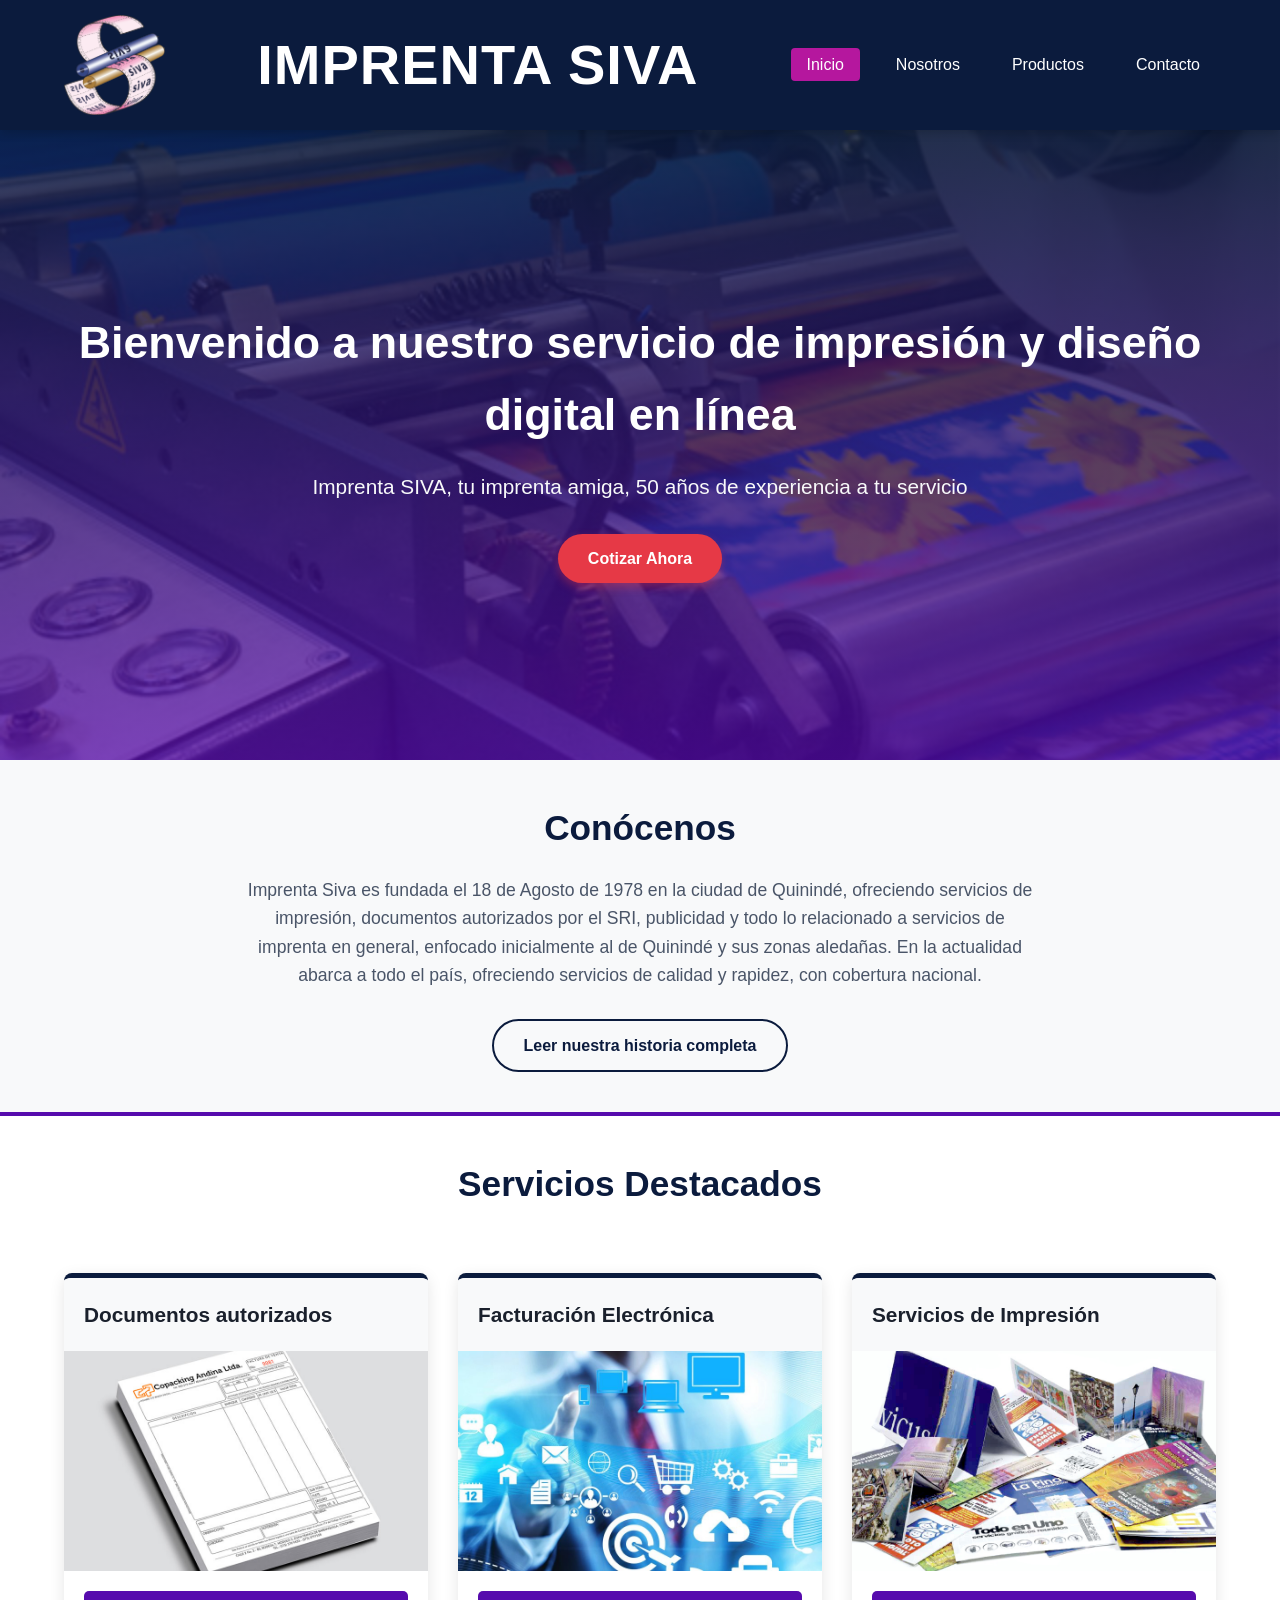
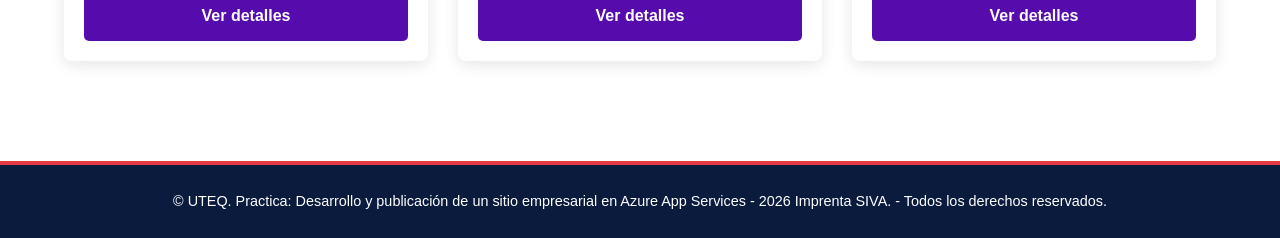
==== index.html @ b2c7db7d "inicio" ====
<!DOCTYPE html>
<html lang="es">
<head>
    <meta charset="UTF-8">
    <meta name="viewport" content="width=device-width, initial-scale=1.0">
    <title>Inicio | Imprenta Siva</title>
    <link rel="stylesheet" href="assets/css/style.css">
    <link href="https://fonts.googleapis.com/css2?family=Roboto:wght@400;700&display=swap" rel="stylesheet">
</head>
<body>

    <!-- Encabezado con logotipo y menú de navegación -->
    <header class="main-header">
        <div class="header-container">
            <div class="logo">
                <img src="assets/img/logo-imprenta.png" alt="Logotipo Oficial de Imprenta Siva">
            </div>
            <div class="brand-title">
                <h1>IMPRENTA SIVA</h1>
            </div>            
            <nav class="main-nav" aria-label="Menú principal">
                <ul>
                    <li><a href="index.html" class="active">Inicio</a></li>
                    <li><a href="nosotros.html">Nosotros</a></li>
                    <li><a href="productos.html">Productos</a></li>
                    <li><a href="contacto.html">Contacto</a></li>
                </ul>
            </nav>            
        </div>
    </header>

    <main>
        <!-- Banner Principal (Hero Section) con Eslogan y Botón de Acción -->
        <section class="hero-banner">
            <div class="hero-content">
                <h2>Bienvenido a nuestro servicio de impresión y diseño digital en línea</h2>
                <p class="slogan">Imprenta SIVA, tu imprenta amiga, 50 años de experiencia a tu servicio</p>
                <a href="contacto.html" class="btn btn-primary">Cotizar Ahora</a>
            </div>
        </section>

        <!-- Presentación Breve Obligatoria según la especificación -->
        <section class="intro-section">
            <div class="container">
                <h2>Conócenos</h2>
                <p>
                    Imprenta Siva es fundada el 18 de Agosto de 1978 en la ciudad de Quinindé, ofreciendo servicios de impresión, 
                    documentos autorizados por el SRI, publicidad y todo lo relacionado a servicios de imprenta en general, enfocado 
                    inicialmente al de Quinindé y sus zonas aledañas. En la actualidad abarca a todo el país, ofreciendo servicios 
                    de calidad y rapidez, con cobertura nacional.
                </p>
                <a href="nosotros.html" class="btn btn-secondary">Leer nuestra historia completa</a>
            </div>
        </section>

        <!-- Productos o Servicios Destacados (Filtrados a solo 3 elementos) -->
        <section class="featured-services">
            <div class="container">
                <h2>Servicios Destacados</h2>
                
                <div class="services-grid">
                    
                    <!-- Servicio Destacado 1 -->
                    <article class="service-card">
                        <h3>Documentos autorizados</h3>
                        <img src="assets/img/img1_facturas.jpg" alt="Documentos Autorizados por el SRI">
                        <div class="card-actions">
                            <a href="productos.html" class="btn btn-view">Ver detalles</a>
                        </div>
                    </article>

                    <!-- Servicio Destacado 2 -->
                    <article class="service-card">
                        <h3>Facturación Electrónica</h3>
                        <img src="assets/img/img9_Corporativo-web.jpeg" alt="Sistema de Facturación Electrónica y soluciones digitales">
                        <div class="card-actions">
                            <a href="productos.html" class="btn btn-view">Ver detalles</a>
                        </div>
                    </article>

                    <!-- Servicio Destacado 3 -->
                    <article class="service-card">
                        <h3>Servicios de Impresión</h3>
                        <img src="assets/img/img10_trabajos_general.jpg" alt="Trabajos de Imprenta en general, offset y digital">
                        <div class="card-actions">
                            <a href="productos.html" class="btn btn-view">Ver detalles</a>
                        </div>
                    </article>

                </div>
            </div>
        </section>
    </main>

    <!-- Pie de Página Institucional Integrado -->
    <footer class="main-footer">
        <p>&copy; UTEQ. Practica: Desarrollo y publicación de un sitio empresarial en Azure App Services - 2026 Imprenta SIVA. - Todos los derechos reservados.</p>
    </footer>
</body>
</html>
---- assets/css/style.css ----
/* ==========================================================================
   1. VARIABLES GLOBALES Y PALETA DE COLORES (Requerido)
   ========================================================================== */
:root {
    /* Paleta de colores corporativa de Imprenta SIVA */
    --azul-marino: #0B1B3D;
    --rojo-acento: #E63946;
    --violeta: #560BAD;
    --rosado-oscuro: #B5179E;
    
    /* Colores neutros de soporte */
    --blanco: #FFFFFF;
    --gris-claro: #F8F9FA;
    --gris-texto: #4A5568;
    --negro-suave: #1A202C;
    
    /* Tipografía y transiciones */
    --fuente-principal: 'Poppins', sans-serif;
    --transicion: all 0.3s ease;
    --sombra-tarjeta: 0 4px 15px rgba(0, 0, 0, 0.1);
}

/* ==========================================================================
   2. RESETS Y MODELO DE CAJA (Requerido)
   ========================================================================== */
* {
    margin: 0;
    padding: 0;
    box-sizing: border-box; /* Control estricto de márgenes y rellenos */
}

body {
    font-family: var(--fuente-principal);
    background-color: var(--blanco);
    color: var(--gris-texto);
    line-height: 1.6;
}

.container {
    width: 90%;
    max-width: 1200px;
    margin: 0 auto;
    padding: 40px 0;
}

img {
    max-width: 100%;
    height: auto;
    display: block;
}

a {
    text-decoration: none;
    color: inherit;
}

/* ==========================================================================
   3. ENCABEZADO Y MENÚ DE NAVEGACIÓN (Flexbox Funcional)
   ========================================================================== */
.main-header {
    background-color: var(--azul-marino);
    color: var(--blanco);
    position: sticky;
    top: 0;
    z-index: 1000;
    box-shadow: 0 2px 10px rgba(0, 0, 0, 0.2);
}

.header-container {
    width: 90%;
    max-width: 1200px;
    margin: 0 auto;
    display: flex;
    justify-content: space-between;
    align-items: center;
    padding: 15px 0;
}

.logo img {
    height: 100px; /* Tamaño adaptado para barra superior */
    width: auto;
    border-radius: 5px;
}

.brand-title h1 {
    font-size: 3.5rem;
    font-weight: 700;
    letter-spacing: 1px;
    color: var(--blanco);
}

.main-nav ul {
    display: flex;
    list-style: none;
    gap: 20px;
}

.main-nav a {
    font-weight: 400;
    font-size: 1rem;
    padding: 8px 16px;
    border-radius: 4px;
    transition: var(--transicion);
}

/* Pseudoclases obligatorias (:hover y clase activa) */
.main-nav a:hover,
.main-nav a.active {
    background-color: var(--rosado-oscuro);
    color: var(--blanco);
}

/* ==========================================================================
   4. MAQUETACIÓN DE PÁGINA DE INICIO (index.html)
   ========================================================================== */
/* Banner Principal (Hero Section) */
.hero-banner {
    background: linear-gradient(rgba(11, 27, 61, 0.85), rgba(86, 11, 173, 0.75)), 
                url('../img/img7_impresión-Offset.jpg') no-repeat center center/cover;
    height: 70vh;
    display: flex;
    align-items: center;
    justify-content: center;
    text-align: center;
    color: var(--blanco);
    padding: 0 20px;
}

.hero-content h2 {
    font-size: 2.8rem;
    margin-bottom: 20px;
    font-weight: 700;
}

.hero-content .slogan {
    font-size: 1.3rem;
    margin-bottom: 30px;
    font-weight: 300;
    color: var(--gris-claro);
}

/* Presentación Breve */
.intro-section {
    background-color: var(--gris-claro);
    text-align: center;
    border-bottom: 4px solid var(--violeta);
}

.intro-section h2 {
    font-size: 2.2rem;
    color: var(--azul-marino);
    margin-bottom: 20px;
    position: relative;
}

.intro-section p {
    font-size: 1.1rem;
    max-width: 800px;
    margin: 0 auto 30px auto;
}

/* Botones de Llamada a la Acción (Modelo de Caja) */
.btn {
    display: inline-block;
    padding: 12px 30px;
    font-weight: 600;
    border-radius: 30px;
    transition: var(--transicion);
    cursor: pointer;
    border: none;
}

.btn-primary {
    background-color: var(--rojo-acento);
    color: var(--blanco);
    box-shadow: 0 4px 10px rgba(230, 57, 70, 0.4);
}

.btn-primary:hover {
    background-color: var(--rosado-oscuro);
    transform: translateY(-3px);
}

.btn-secondary {
    background-color: transparent;
    color: var(--azul-marino);
    border: 2px solid var(--azul-marino);
}

.btn-secondary:hover {
    background-color: var(--azul-marino);
    color: var(--blanco);
}

.btn-view, .btn-info {
    background-color: var(--violeta);
    color: var(--blanco);
    width: 100%;
    text-align: center;
    border-radius: 5px;
}

.btn-view:hover, .btn-info:hover {
    background-color: var(--rosado-oscuro);
}

/* ==========================================================================
   5. REJILLA DE SERVICIOS Y TARJETAS (CSS Grid, Bordes y Sombras)
   ========================================================================== */
.featured-services h2,
.page-title h2 {
    text-align: center;
    font-size: 2.2rem;
    color: var(--azul-marino);
    margin-bottom: 40px;
}

.services-grid {
    display: grid;
    grid-template-columns: repeat(auto-fit, minmax(300px, 1fr));
    gap: 30px;
    padding: 20px 0;
}

.service-card {
    background-color: var(--blanco);
    border-radius: 8px;
    overflow: hidden;
    box-shadow: var(--sombra-tarjeta);
    border-top: 5px solid var(--azul-marino);
    transition: var(--transicion);
    display: flex;
    flex-direction: column;
}

.service-card:hover {
    transform: translateY(-10px);
    box-shadow: 0 10px 20px rgba(86, 11, 173, 0.2);
    border-top-color: var(--rosado-oscuro);
}

.service-card h3 {
    padding: 20px;
    font-size: 1.3rem;
    color: var(--negro-suave);
    background-color: var(--gris-claro);
}

.service-card img {
    width: 100%;
    height: 220px;
    object-fit: cover; /* Recorte perfecto de imágenes */
}

.card-actions {
    padding: 20px;
    margin-top: auto; /* Empuja el botón al fondo siempre */
}

/* ==========================================================================
   6. ADAPTACIONES EXCLUSIVAS PARA OTROS ARCHIVOS HTML
   ========================================================================== */
/* Catálogo Completo (productos.html) */
.catalog-grid {
    display: grid;
    grid-template-columns: repeat(auto-fit, minmax(280px, 1fr));
    gap: 25px;
}

.product-card {
    background: var(--blanco);
    border-radius: 8px;
    overflow: hidden;
    box-shadow: var(--sombra-tarjeta);
    transition: var(--transicion);
}

.product-card:hover {
    transform: scale(1.02);
}

.product-card img {
    width: 100%;
    height: 200px;
    object-fit: cover;
}

.product-info {
    padding: 20px;
}

.product-info h3 {
    margin-bottom: 10px;
    color: var(--azul-marino);
}

.product-info p {
    font-size: 0.9rem;
    margin-bottom: 15px;
    height: 65px;
    overflow: hidden;
}

.price-tag {
    display: block;
    font-weight: 700;
    color: var(--rojo-acento);
    margin-bottom: 15px;
}

/* Estilos de Contacto (contacto.html) */
.contacto-grid {
    display: grid;
    grid-template-columns: repeat(auto-fit, minmax(350px, 1fr));
    gap: 40px;
}

.lista-datos {
    list-style: none;
}

.lista-datos li {
    display: flex;
    align-items: center;
    gap: 15px;
    margin-bottom: 20px;
}

#icono-direccion {
    width: 35px;          /* Por ejemplo, hacerlo un poco más grande */
    height: 50px;
}


.icono-contacto {
    width: 35px;
    height: 35px;
}

.formulario-contacto form {
    background-color: var(--gris-claro);
    padding: 30px;
    border-radius: 8px;
    border-left: 5px solid var(--violeta);
}

.form-group {
    margin-bottom: 20px;
}

.form-group label {
    display: block;
    margin-bottom: 8px;
    font-weight: 600;
}

.form-group input, 
.form-group select, 
.form-group textarea {
    width: 100%;
    padding: 10px;
    border: 1px solid #CBD5E0;
    border-radius: 4px;
    font-family: var(--fuente-principal);
}

.btn-submit {
    background-color: var(--rojo-acento);
    color: var(--blanco);
    width: 100%;
}

.mapa-placeholder img {
    width: 100%;
    height: 350px;
    object-fit: cover;
    border-radius: 8px;
}

/* Página 404.html */
.error-container {
    text-align: center;
    padding: 60px 0;
}

.logo-grande img {
    max-width: 250px;
    margin: 0 auto 30px auto;
}

.error-code {
    font-size: 4rem;
    color: var(--rojo-acento);
}

.error-message {
    font-size: 1.3rem;
    margin-bottom: 30px;
}

/* ==========================================================================
   7. PIE DE PÁGINA GLOBAL (main-footer)
   ========================================================================== */
.main-footer {
    background-color: var(--azul-marino);
    color: var(--blanco);
    text-align: center;
    padding: 25px 10px;
    margin-top: 40px;
    font-size: 0.9rem;
    border-top: 4px solid var(--rojo-acento);
}

/* ==========================================================================
   8. DISEÑO ADAPTABLE (Media Queries Obligatorias)
   ========================================================================== */
@media (max-width: 768px) {
    .header-container {
        flex-direction: column;
        gap: 15px;
    }
    
    .main-nav ul {
        flex-direction: column;
        text-align: center;
        gap: 10px;
    }
    
    .hero-content h2 {
        font-size: 1.8rem;
    }
    
    .hero-content .slogan {
        font-size: 1rem;
    }
    
    .container {
        padding: 20px 0;
    }         
}

/* ==========================================================================
   9. ESTILOS UNIFICADOS PARA LA PÁGINA NOSOTROS (Estilo de Foto Avanzado)
   ========================================================================== */
.local-banner {
    position: relative;
    width: 100%;
    background-color: var(--azul-marino);
    color: var(--blanco);
    text-align: center;
}

.local-banner-image img {
    width: 100%;
    height: 40vh;
    object-fit: cover;
    filter: brightness(45%);
}

.local-banner-text {
    position: absolute;
    top: 50%;
    left: 50%;
    transform: translate(-50%, -50%);
    width: 80%;
}

.local-banner-text h2 {
    font-size: 2.5rem;
    font-weight: 700;
    margin-bottom: 10px;
}

/* Rejilla adaptativa basada en tu captura */
.filosofia-grid {
    display: grid;
    /* Fuerza un diseño de 3 columnas de igual tamaño en pantallas grandes */
    grid-template-columns: repeat(3, 1fr); 
    gap: 30px;
    padding: 40px 0;
}

/* Estilo idéntico a la foto enviada */
.filosofia-card {
    background-color: #fbfbfd; /* Blanco suave con tono limpio */
    padding: 40px 30px;
    border-radius: 12px;
    text-align: center;
    box-shadow: 0 10px 30px rgba(0, 0, 0, 0.05); /* Sombra difuminada premium */
    border-bottom: 5px solid var(--violeta);
    transition: var(--transicion);
}

.filosofia-card:hover {
    transform: translateY(-5px);
    box-shadow: 0 15px 35px rgba(86, 11, 173, 0.1);
    border-bottom-color: var(--rosado-oscuro);
}

/* Modificador para que Historia, Valores y Equipo abarquen todo el ancho */
.card-full-width {
    grid-column: 1 / -1;
}

.filosofia-card h3 {
    font-size: 1.6rem;
    color: var(--azul-marino);
    margin-top: 10px;
    margin-bottom: 20px;
    font-weight: 700;
}

.filosofia-card p {
    font-size: 1.05rem;
    line-height: 1.8;
    color: var(--gris-texto);
}

.filosofia-card .text-justify {
    text-align: justify;
}

/* Estilos de la lista de valores internos */
.values-list {
    max-width: 750px;
    margin: 20px auto 0 auto;
    list-style: none;
    text-align: left;
}

.values-list li {
    margin-bottom: 15px;
    font-size: 1.05rem;
    padding-left: 30px;
    position: relative;
    line-height: 1.6;
}

.values-list li::before {
    content: "✔";
    color: var(--rosado-oscuro);
    position: absolute;
    left: 0;
    font-weight: bold;
    font-size: 1.2rem;
}

/* Control estricto de las imágenes circulares */
.css-logos-nosotros {
    width: 90px;
    height: 90px;
    object-fit: cover;
    border-radius: 50%;
    border: 3px solid var(--violeta);
    margin: 0 auto 10px auto;
    display: block;
    box-shadow: 0 4px 12px rgba(0, 0, 0, 0.12);
    transition: var(--transicion);
}

.css-logos-nosotros:hover {
    transform: scale(1.08);
    border-color: var(--rosado-oscuro);
}
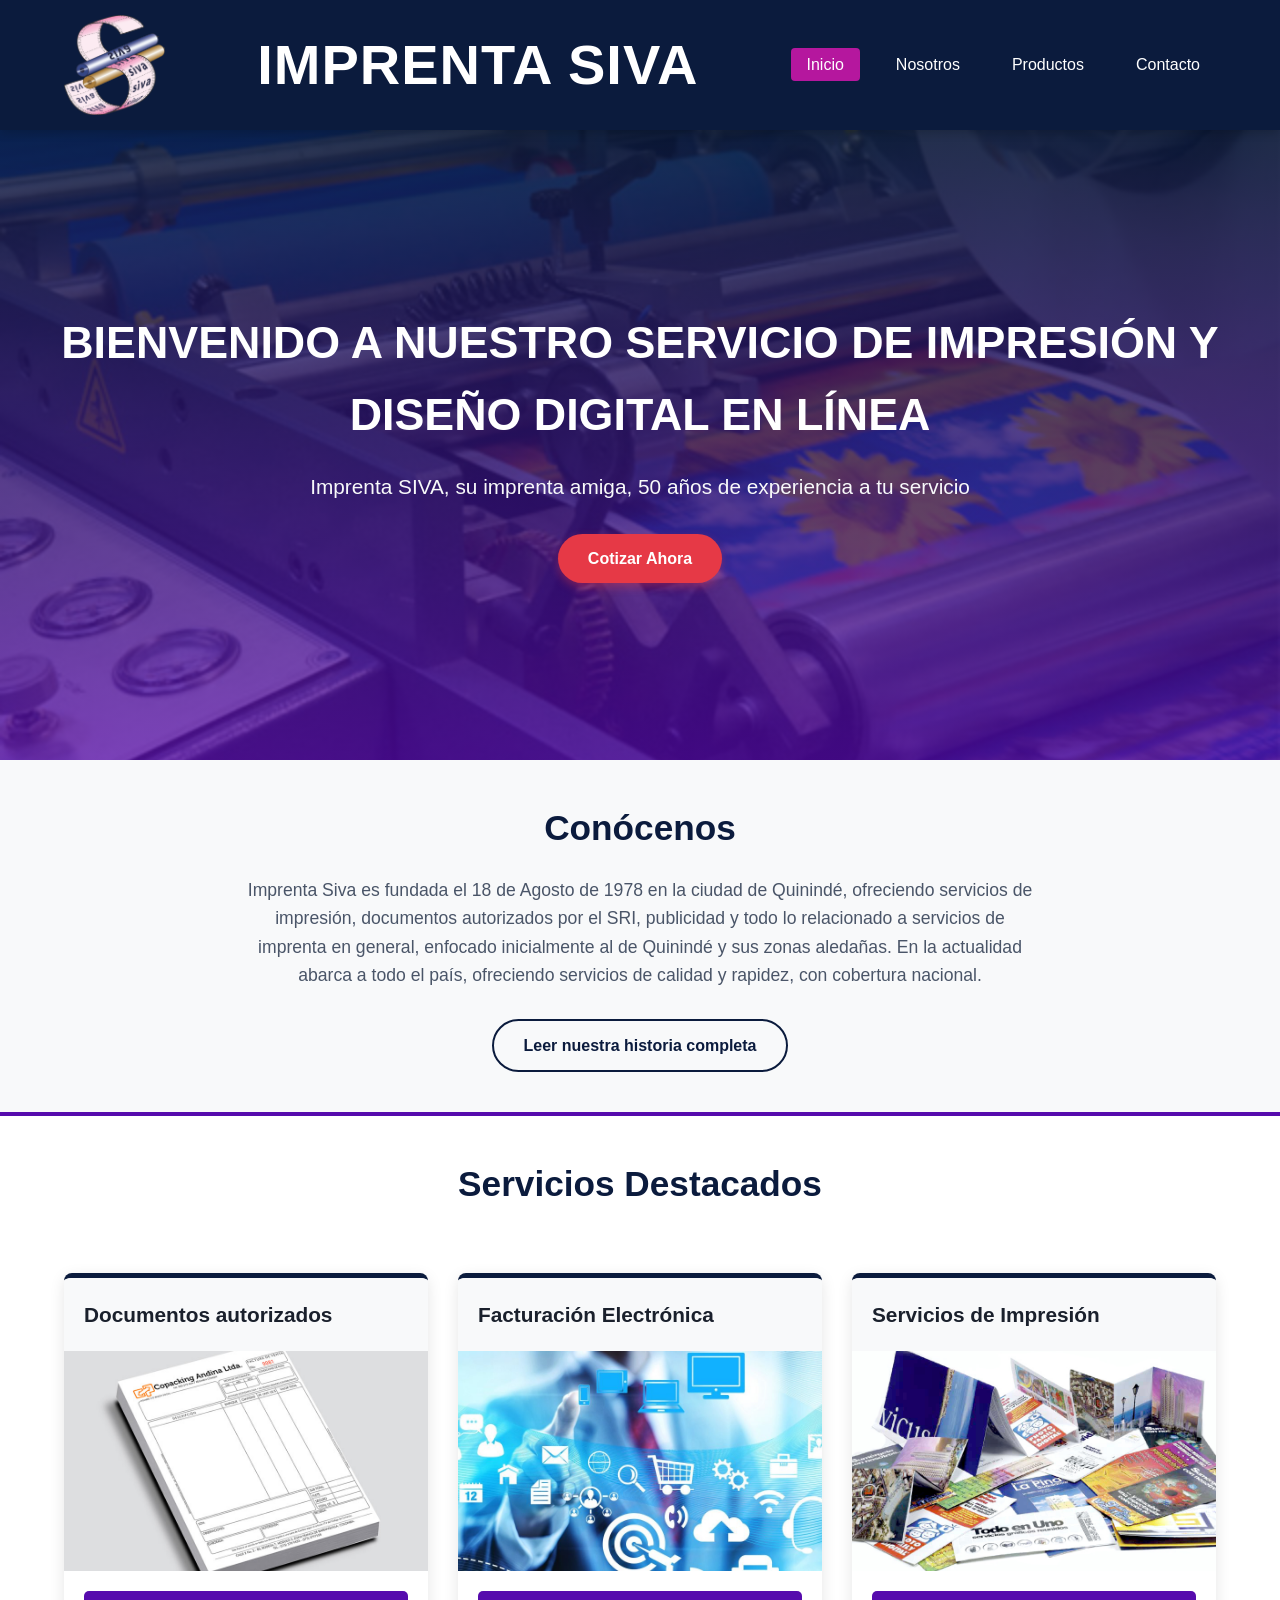
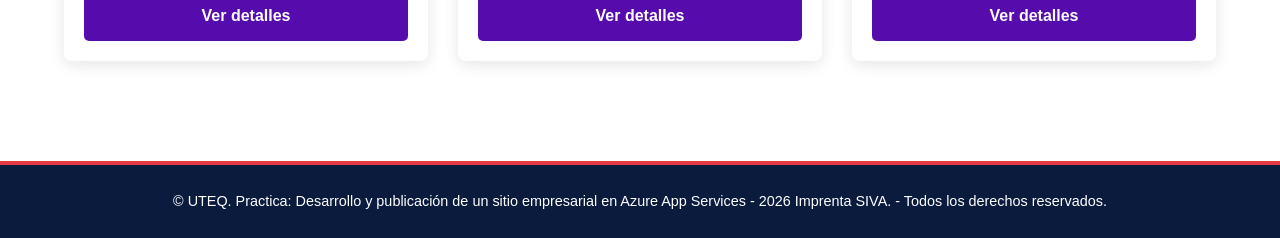
==== commit a24026fb: "mejora 1" ====
--- a/index.html
+++ b/index.html
@@ -7,17 +7,18 @@
     <link rel="stylesheet" href="assets/css/style.css">
     <link href="https://fonts.googleapis.com/css2?family=Roboto:wght@400;700&display=swap" rel="stylesheet">
 </head>
+
 <body>
-
-    <!-- Encabezado con logotipo y menú de navegación -->
     <header class="main-header">
         <div class="header-container">
             <div class="logo">
                 <img src="assets/img/logo-imprenta.png" alt="Logotipo Oficial de Imprenta Siva">
             </div>
+            
             <div class="brand-title">
                 <h1>IMPRENTA SIVA</h1>
             </div>            
+            
             <nav class="main-nav" aria-label="Menú principal">
                 <ul>
                     <li><a href="index.html" class="active">Inicio</a></li>
@@ -30,16 +31,14 @@
     </header>
 
     <main>
-        <!-- Banner Principal (Hero Section) con Eslogan y Botón de Acción -->
         <section class="hero-banner">
             <div class="hero-content">
-                <h2>Bienvenido a nuestro servicio de impresión y diseño digital en línea</h2>
-                <p class="slogan">Imprenta SIVA, tu imprenta amiga, 50 años de experiencia a tu servicio</p>
+                <h2>BIENVENIDO A NUESTRO SERVICIO DE IMPRESIÓN Y DISEÑO DIGITAL EN LÍNEA</h2>
+                <p class="slogan">Imprenta SIVA, su imprenta amiga, 50 años de experiencia a tu servicio</p>
                 <a href="contacto.html" class="btn btn-primary">Cotizar Ahora</a>
             </div>
         </section>
 
-        <!-- Presentación Breve Obligatoria según la especificación -->
         <section class="intro-section">
             <div class="container">
                 <h2>Conócenos</h2>
@@ -53,14 +52,12 @@
             </div>
         </section>
 
-        <!-- Productos o Servicios Destacados (Filtrados a solo 3 elementos) -->
         <section class="featured-services">
             <div class="container">
                 <h2>Servicios Destacados</h2>
                 
                 <div class="services-grid">
                     
-                    <!-- Servicio Destacado 1 -->
                     <article class="service-card">
                         <h3>Documentos autorizados</h3>
                         <img src="assets/img/img1_facturas.jpg" alt="Documentos Autorizados por el SRI">
@@ -69,7 +66,6 @@
                         </div>
                     </article>
 
-                    <!-- Servicio Destacado 2 -->
                     <article class="service-card">
                         <h3>Facturación Electrónica</h3>
                         <img src="assets/img/img9_Corporativo-web.jpeg" alt="Sistema de Facturación Electrónica y soluciones digitales">
@@ -78,7 +74,6 @@
                         </div>
                     </article>
 
-                    <!-- Servicio Destacado 3 -->
                     <article class="service-card">
                         <h3>Servicios de Impresión</h3>
                         <img src="assets/img/img10_trabajos_general.jpg" alt="Trabajos de Imprenta en general, offset y digital">
@@ -92,7 +87,6 @@
         </section>
     </main>
 
-    <!-- Pie de Página Institucional Integrado -->
     <footer class="main-footer">
         <p>&copy; UTEQ. Practica: Desarrollo y publicación de un sitio empresarial en Azure App Services - 2026 Imprenta SIVA. - Todos los derechos reservados.</p>
     </footer>
--- a/assets/css/style.css
+++ b/assets/css/style.css
@@ -1,32 +1,23 @@
-/* ==========================================================================
-   1. VARIABLES GLOBALES Y PALETA DE COLORES (Requerido)
-   ========================================================================== */
 :root {
-    /* Paleta de colores corporativa de Imprenta SIVA */
     --azul-marino: #0B1B3D;
     --rojo-acento: #E63946;
     --violeta: #560BAD;
     --rosado-oscuro: #B5179E;
     
-    /* Colores neutros de soporte */
     --blanco: #FFFFFF;
     --gris-claro: #F8F9FA;
     --gris-texto: #4A5568;
     --negro-suave: #1A202C;
     
-    /* Tipografía y transiciones */
-    --fuente-principal: 'Poppins', sans-serif;
+    --fuente-principal: 'Roboto', sans-serif;
     --transicion: all 0.3s ease;
     --sombra-tarjeta: 0 4px 15px rgba(0, 0, 0, 0.1);
 }
 
-/* ==========================================================================
-   2. RESETS Y MODELO DE CAJA (Requerido)
-   ========================================================================== */
 * {
     margin: 0;
     padding: 0;
-    box-sizing: border-box; /* Control estricto de márgenes y rellenos */
+    box-sizing: border-box;
 }
 
 body {
@@ -54,9 +45,6 @@
     color: inherit;
 }
 
-/* ==========================================================================
-   3. ENCABEZADO Y MENÚ DE NAVEGACIÓN (Flexbox Funcional)
-   ========================================================================== */
 .main-header {
     background-color: var(--azul-marino);
     color: var(--blanco);
@@ -77,7 +65,7 @@
 }
 
 .logo img {
-    height: 100px; /* Tamaño adaptado para barra superior */
+    height: 100px;
     width: auto;
     border-radius: 5px;
 }
@@ -103,17 +91,13 @@
     transition: var(--transicion);
 }
 
-/* Pseudoclases obligatorias (:hover y clase activa) */
 .main-nav a:hover,
 .main-nav a.active {
     background-color: var(--rosado-oscuro);
     color: var(--blanco);
 }
 
-/* ==========================================================================
-   4. MAQUETACIÓN DE PÁGINA DE INICIO (index.html)
-   ========================================================================== */
-/* Banner Principal (Hero Section) */
+
 .hero-banner {
     background: linear-gradient(rgba(11, 27, 61, 0.85), rgba(86, 11, 173, 0.75)), 
                 url('../img/img7_impresión-Offset.jpg') no-repeat center center/cover;
@@ -139,7 +123,6 @@
     color: var(--gris-claro);
 }
 
-/* Presentación Breve */
 .intro-section {
     background-color: var(--gris-claro);
     text-align: center;
@@ -159,7 +142,6 @@
     margin: 0 auto 30px auto;
 }
 
-/* Botones de Llamada a la Acción (Modelo de Caja) */
 .btn {
     display: inline-block;
     padding: 12px 30px;
@@ -204,9 +186,6 @@
     background-color: var(--rosado-oscuro);
 }
 
-/* ==========================================================================
-   5. REJILLA DE SERVICIOS Y TARJETAS (CSS Grid, Bordes y Sombras)
-   ========================================================================== */
 .featured-services h2,
 .page-title h2 {
     text-align: center;
@@ -249,18 +228,14 @@
 .service-card img {
     width: 100%;
     height: 220px;
-    object-fit: cover; /* Recorte perfecto de imágenes */
+    object-fit: cover;
 }
 
 .card-actions {
     padding: 20px;
-    margin-top: auto; /* Empuja el botón al fondo siempre */
-}
-
-/* ==========================================================================
-   6. ADAPTACIONES EXCLUSIVAS PARA OTROS ARCHIVOS HTML
-   ========================================================================== */
-/* Catálogo Completo (productos.html) */
+    margin-top: auto;
+}
+
 .catalog-grid {
     display: grid;
     grid-template-columns: repeat(auto-fit, minmax(280px, 1fr));
@@ -308,7 +283,6 @@
     margin-bottom: 15px;
 }
 
-/* Estilos de Contacto (contacto.html) */
 .contacto-grid {
     display: grid;
     grid-template-columns: repeat(auto-fit, minmax(350px, 1fr));
@@ -327,10 +301,9 @@
 }
 
 #icono-direccion {
-    width: 35px;          /* Por ejemplo, hacerlo un poco más grande */
+    width: 35px; 
     height: 50px;
 }
-
 
 .icono-contacto {
     width: 35px;
@@ -377,7 +350,6 @@
     border-radius: 8px;
 }
 
-/* Página 404.html */
 .error-container {
     text-align: center;
     padding: 60px 0;
@@ -398,9 +370,6 @@
     margin-bottom: 30px;
 }
 
-/* ==========================================================================
-   7. PIE DE PÁGINA GLOBAL (main-footer)
-   ========================================================================== */
 .main-footer {
     background-color: var(--azul-marino);
     color: var(--blanco);
@@ -411,9 +380,6 @@
     border-top: 4px solid var(--rojo-acento);
 }
 
-/* ==========================================================================
-   8. DISEÑO ADAPTABLE (Media Queries Obligatorias)
-   ========================================================================== */
 @media (max-width: 768px) {
     .header-container {
         flex-direction: column;
@@ -439,9 +405,6 @@
     }         
 }
 
-/* ==========================================================================
-   9. ESTILOS UNIFICADOS PARA LA PÁGINA NOSOTROS (Estilo de Foto Avanzado)
-   ========================================================================== */
 .local-banner {
     position: relative;
     width: 100%;
@@ -471,22 +434,19 @@
     margin-bottom: 10px;
 }
 
-/* Rejilla adaptativa basada en tu captura */
 .filosofia-grid {
     display: grid;
-    /* Fuerza un diseño de 3 columnas de igual tamaño en pantallas grandes */
     grid-template-columns: repeat(3, 1fr); 
     gap: 30px;
     padding: 40px 0;
 }
 
-/* Estilo idéntico a la foto enviada */
 .filosofia-card {
-    background-color: #fbfbfd; /* Blanco suave con tono limpio */
+    background-color: #fbfbfd;
     padding: 40px 30px;
     border-radius: 12px;
     text-align: center;
-    box-shadow: 0 10px 30px rgba(0, 0, 0, 0.05); /* Sombra difuminada premium */
+    box-shadow: 0 10px 30px rgba(0, 0, 0, 0.05);
     border-bottom: 5px solid var(--violeta);
     transition: var(--transicion);
 }
@@ -497,7 +457,6 @@
     border-bottom-color: var(--rosado-oscuro);
 }
 
-/* Modificador para que Historia, Valores y Equipo abarquen todo el ancho */
 .card-full-width {
     grid-column: 1 / -1;
 }
@@ -520,7 +479,6 @@
     text-align: justify;
 }
 
-/* Estilos de la lista de valores internos */
 .values-list {
     max-width: 750px;
     margin: 20px auto 0 auto;
@@ -545,7 +503,6 @@
     font-size: 1.2rem;
 }
 
-/* Control estricto de las imágenes circulares */
 .css-logos-nosotros {
     width: 90px;
     height: 90px;
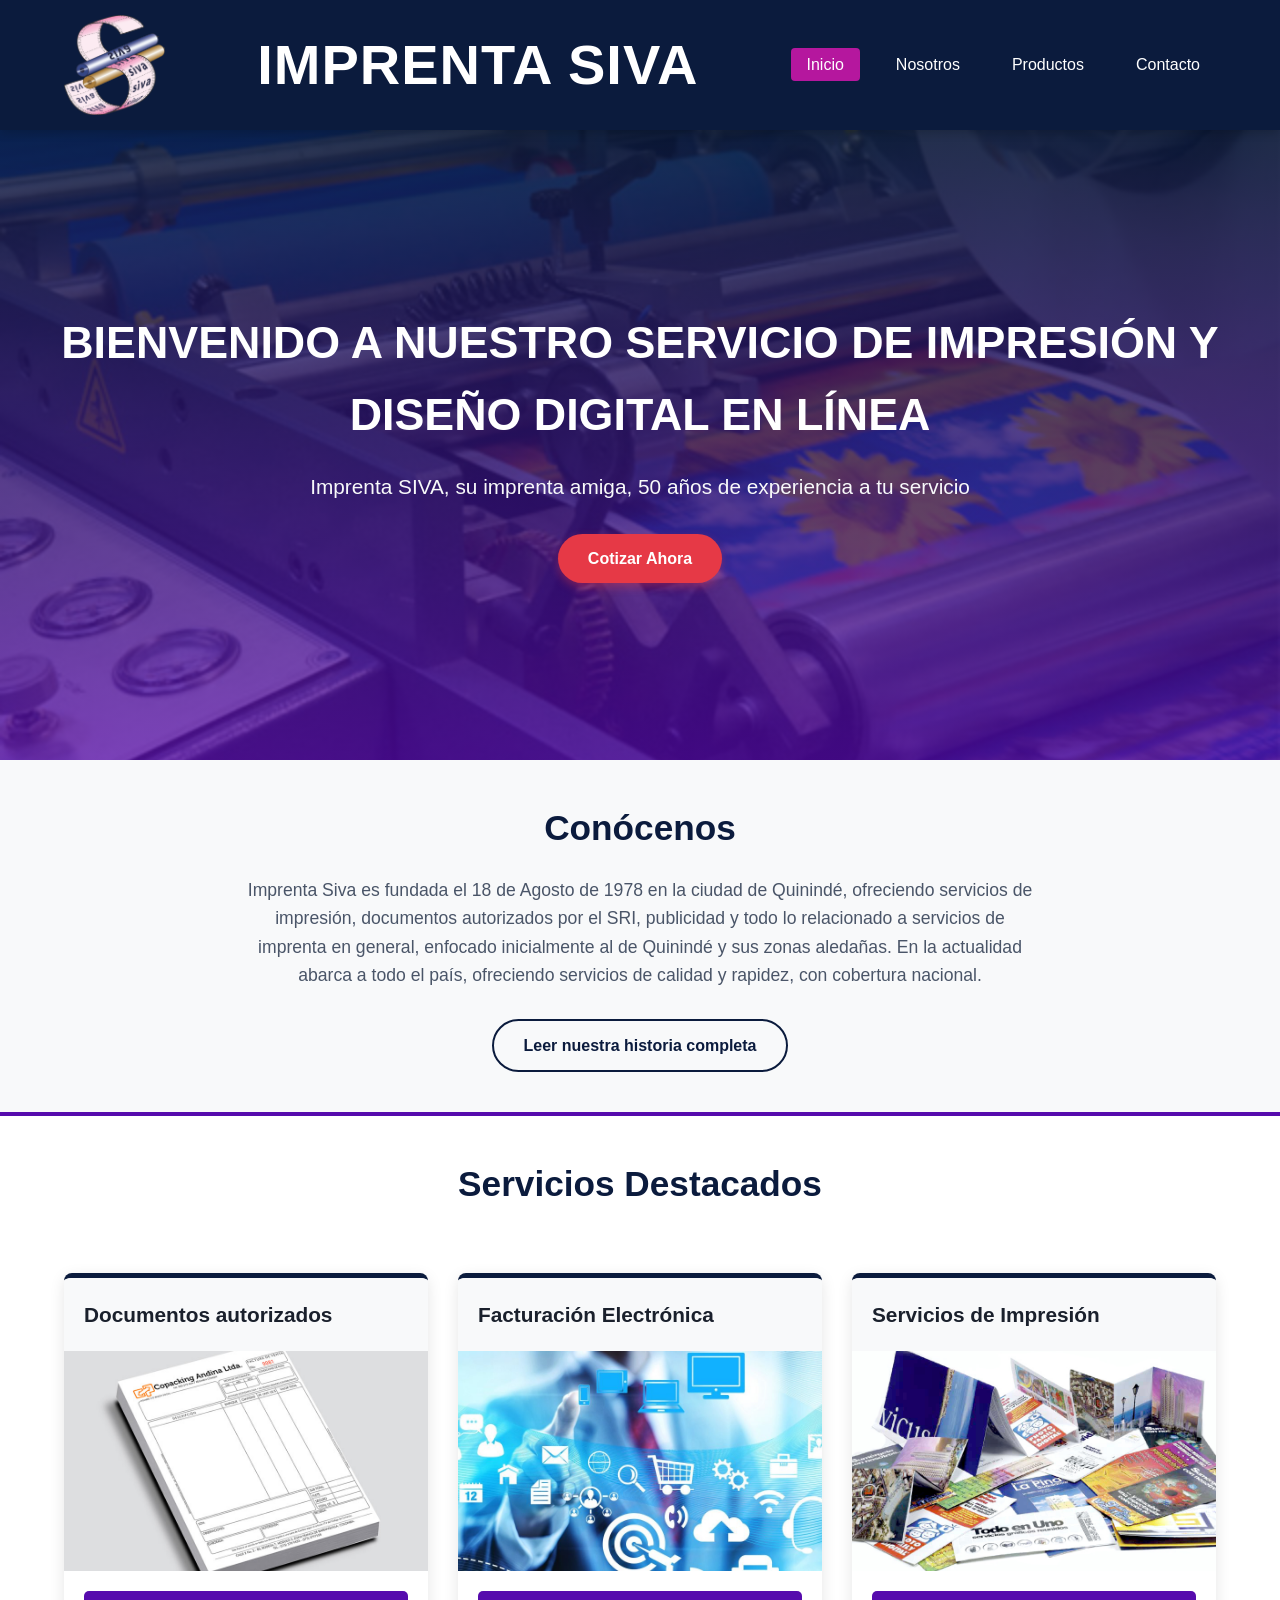
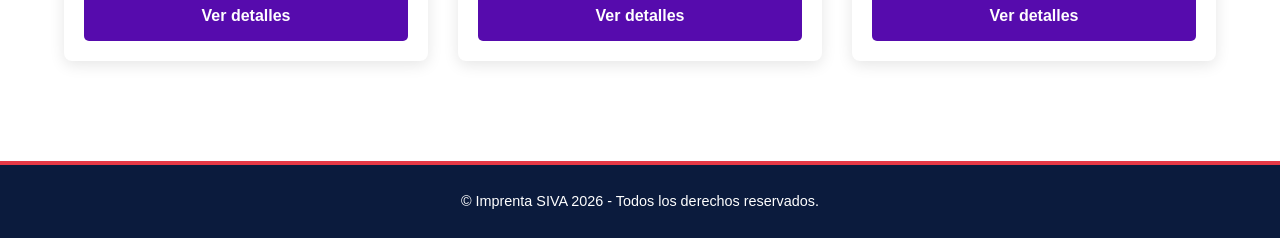
==== commit b74e3015: "Arreglo de mensaje en footer" ====
--- a/index.html
+++ b/index.html
@@ -9,6 +9,7 @@
 </head>
 
 <body>
+    <!-- Encabezado con logotipo y menú de navegación -->
     <header class="main-header">
         <div class="header-container">
             <div class="logo">
@@ -31,6 +32,7 @@
     </header>
 
     <main>
+        <!-- Banner Principal (Hero Section) con Eslogan y Botón de Acción -->
         <section class="hero-banner">
             <div class="hero-content">
                 <h2>BIENVENIDO A NUESTRO SERVICIO DE IMPRESIÓN Y DISEÑO DIGITAL EN LÍNEA</h2>
@@ -39,6 +41,7 @@
             </div>
         </section>
 
+        <!-- Presentación Breve Obligatoria según la especificación -->
         <section class="intro-section">
             <div class="container">
                 <h2>Conócenos</h2>
@@ -52,12 +55,14 @@
             </div>
         </section>
 
+        <!-- Productos o Servicios Destacados (Filtrados a solo 3 elementos) -->
         <section class="featured-services">
             <div class="container">
                 <h2>Servicios Destacados</h2>
                 
                 <div class="services-grid">
                     
+                    <!-- Servicio Destacado 1 -->                    
                     <article class="service-card">
                         <h3>Documentos autorizados</h3>
                         <img src="assets/img/img1_facturas.jpg" alt="Documentos Autorizados por el SRI">
@@ -66,6 +71,7 @@
                         </div>
                     </article>
 
+                    <!-- Servicio Destacado 2 -->
                     <article class="service-card">
                         <h3>Facturación Electrónica</h3>
                         <img src="assets/img/img9_Corporativo-web.jpeg" alt="Sistema de Facturación Electrónica y soluciones digitales">
@@ -73,7 +79,8 @@
                             <a href="productos.html" class="btn btn-view">Ver detalles</a>
                         </div>
                     </article>
-
+                    
+                    <!-- Servicio Destacado3 -->
                     <article class="service-card">
                         <h3>Servicios de Impresión</h3>
                         <img src="assets/img/img10_trabajos_general.jpg" alt="Trabajos de Imprenta en general, offset y digital">
@@ -87,8 +94,9 @@
         </section>
     </main>
 
+    <!-- Pie de Página Institucional Integrado -->    
     <footer class="main-footer">
-        <p>&copy; UTEQ. Practica: Desarrollo y publicación de un sitio empresarial en Azure App Services - 2026 Imprenta SIVA. - Todos los derechos reservados.</p>
+        <p>&copy; Imprenta SIVA 2026  - Todos los derechos reservados.</p>
     </footer>
 </body>
 </html>
--- a/assets/css/style.css
+++ b/assets/css/style.css
@@ -1,23 +1,32 @@
+/* ==========================================================================
+   1. VARIABLES GLOBALES Y PALETA DE COLORES (Requerido)
+   ========================================================================== */
 :root {
+    /* Paleta de colores corporativa de Imprenta SIVA */
     --azul-marino: #0B1B3D;
     --rojo-acento: #E63946;
     --violeta: #560BAD;
     --rosado-oscuro: #B5179E;
     
+    /* Colores neutros de soporte */
     --blanco: #FFFFFF;
     --gris-claro: #F8F9FA;
     --gris-texto: #4A5568;
     --negro-suave: #1A202C;
     
+    /* Tipografía y transiciones */
     --fuente-principal: 'Roboto', sans-serif;
     --transicion: all 0.3s ease;
     --sombra-tarjeta: 0 4px 15px rgba(0, 0, 0, 0.1);
 }
 
+/* ==========================================================================
+   2. RESETS Y MODELO DE CAJA (Requerido)
+   ========================================================================== */
 * {
     margin: 0;
     padding: 0;
-    box-sizing: border-box;
+    box-sizing: border-box; /* Control estricto de márgenes y rellenos */
 }
 
 body {
@@ -45,6 +54,9 @@
     color: inherit;
 }
 
+/* ==========================================================================
+   3. ENCABEZADO Y MENÚ DE NAVEGACIÓN (Flexbox Funcional)
+   ========================================================================== */
 .main-header {
     background-color: var(--azul-marino);
     color: var(--blanco);
@@ -65,7 +77,7 @@
 }
 
 .logo img {
-    height: 100px;
+    height: 100px;  /* Tamaño adaptado para barra superior */
     width: auto;
     border-radius: 5px;
 }
@@ -91,13 +103,17 @@
     transition: var(--transicion);
 }
 
+/* Pseudoclases obligatorias (:hover y clase activa) */
 .main-nav a:hover,
 .main-nav a.active {
     background-color: var(--rosado-oscuro);
     color: var(--blanco);
 }
 
-
+/* ==========================================================================
+   4. MAQUETACIÓN DE PÁGINA DE INICIO (index.html)
+   ========================================================================== */
+/* Banner Principal (Hero Section) */
 .hero-banner {
     background: linear-gradient(rgba(11, 27, 61, 0.85), rgba(86, 11, 173, 0.75)), 
                 url('../img/img7_impresión-Offset.jpg') no-repeat center center/cover;
@@ -123,6 +139,7 @@
     color: var(--gris-claro);
 }
 
+/* Presentación Breve */
 .intro-section {
     background-color: var(--gris-claro);
     text-align: center;
@@ -142,6 +159,7 @@
     margin: 0 auto 30px auto;
 }
 
+/* Botones de Llamada a la Acción (Modelo de Caja) */
 .btn {
     display: inline-block;
     padding: 12px 30px;
@@ -186,6 +204,9 @@
     background-color: var(--rosado-oscuro);
 }
 
+/* ==========================================================================
+   5. REJILLA DE SERVICIOS Y TARJETAS (CSS Grid, Bordes y Sombras)
+   ========================================================================== */
 .featured-services h2,
 .page-title h2 {
     text-align: center;
@@ -228,14 +249,18 @@
 .service-card img {
     width: 100%;
     height: 220px;
-    object-fit: cover;
+    object-fit: cover; /* Recorte perfecto de imágenes */
 }
 
 .card-actions {
     padding: 20px;
-    margin-top: auto;
-}
-
+    margin-top: auto; /* Empuja el botón al fondo siempre */
+}
+
+/* ==========================================================================
+   6. ADAPTACIONES EXCLUSIVAS PARA OTROS ARCHIVOS HTML
+   ========================================================================== */
+/* Catálogo Completo (productos.html) */
 .catalog-grid {
     display: grid;
     grid-template-columns: repeat(auto-fit, minmax(280px, 1fr));
@@ -283,6 +308,7 @@
     margin-bottom: 15px;
 }
 
+/* Estilos de Contacto (contacto.html) */
 .contacto-grid {
     display: grid;
     grid-template-columns: repeat(auto-fit, minmax(350px, 1fr));
@@ -301,9 +327,10 @@
 }
 
 #icono-direccion {
-    width: 35px; 
+    width: 35px;          /* Por ejemplo, hacerlo un poco más grande */ 
     height: 50px;
 }
+
 
 .icono-contacto {
     width: 35px;
@@ -350,6 +377,7 @@
     border-radius: 8px;
 }
 
+/* Página 404.html */
 .error-container {
     text-align: center;
     padding: 60px 0;
@@ -370,6 +398,9 @@
     margin-bottom: 30px;
 }
 
+/* ==========================================================================
+   7. PIE DE PÁGINA GLOBAL (main-footer)
+   ========================================================================== */
 .main-footer {
     background-color: var(--azul-marino);
     color: var(--blanco);
@@ -378,31 +409,6 @@
     margin-top: 40px;
     font-size: 0.9rem;
     border-top: 4px solid var(--rojo-acento);
-}
-
-@media (max-width: 768px) {
-    .header-container {
-        flex-direction: column;
-        gap: 15px;
-    }
-    
-    .main-nav ul {
-        flex-direction: column;
-        text-align: center;
-        gap: 10px;
-    }
-    
-    .hero-content h2 {
-        font-size: 1.8rem;
-    }
-    
-    .hero-content .slogan {
-        font-size: 1rem;
-    }
-    
-    .container {
-        padding: 20px 0;
-    }         
 }
 
 .local-banner {
@@ -519,3 +525,77 @@
     transform: scale(1.08);
     border-color: var(--rosado-oscuro);
 }
+
+/* ==========================================================================
+   8. DISEÑO ADAPTABLE (Media Queries Obligatorias)
+   ========================================================================== */
+@media (max-width: 768px) {
+    .header-container {
+        flex-direction: column;
+        gap: 8px; 
+        padding: 10px 0;
+    }
+    
+    .logo img {
+        height: 45px;
+        width: auto;
+        margin: 0 auto;
+    }
+
+    .brand-title h1 {
+        font-size: 1.4rem; 
+        text-align: center;
+    }
+    
+    .main-nav ul {
+        flex-direction: row; 
+        flex-wrap: wrap; 
+        justify-content: center;
+        gap: 6px;
+        padding: 0;
+    }
+
+    .main-nav a {
+        font-size: 0.85rem;
+        padding: 5px 10px;
+        display: inline-block;
+    }
+    
+    .hero-content h2 {
+        font-size: 1.8rem;
+    }
+    
+    .hero-content .slogan {
+        font-size: 1rem;
+    }
+    
+    .container {
+        padding: 20px 0;
+    }
+
+    /* --- AJUSTES DE ADAPTABILIDAD PARA NOSOTROS --- */
+    .local-banner-text {
+        width: 95%;
+    }
+
+    .local-banner-text h2 {
+        font-size: 1.6rem;
+    }
+
+    .filosofia-grid {
+        grid-template-columns: 1fr;
+        padding: 20px 0;
+    }
+
+    .card-full-width {
+        grid-column: auto;
+    }
+
+    .filosofia-card {
+        padding: 25px 15px;
+    }
+
+    .values-list li {
+        font-size: 0.95rem;
+    }
+}
